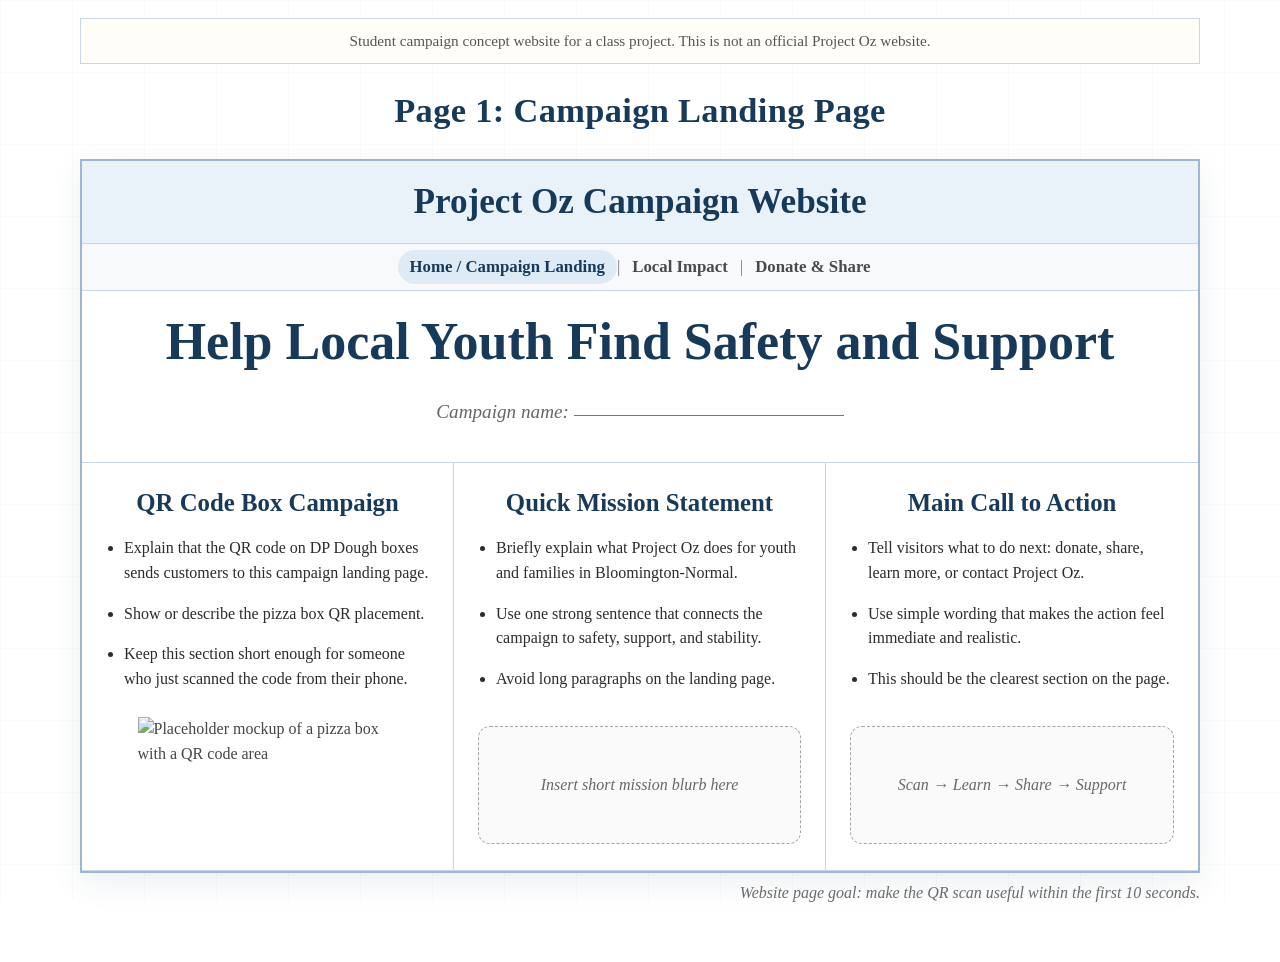
==== index.html @ 4ec4ed12 "Add files via upload" ====
<!doctype html>
<html lang="en">
<head>
  <meta charset="utf-8">
  <meta name="viewport" content="width=device-width, initial-scale=1">
  <title>Project Oz Campaign Website | Campaign Landing</title>
  <link rel="stylesheet" href="styles.css">
</head>
<body>
  <div class="student-notice">Student campaign concept website for a class project. This is not an official Project Oz website.</div>

  <div class="site-shell">
    <h1 class="page-label">Page 1: Campaign Landing Page</h1>

    <div class="site-frame">
      <header>
        <div class="brand-bar">Project Oz Campaign Website</div>
        <nav class="nav-bar" aria-label="Main navigation">
          <a href="index.html" aria-current="page">Home / Campaign Landing</a>
          <span class="nav-separator">|</span>
          <a href="local-impact.html">Local Impact</a>
          <span class="nav-separator">|</span>
          <a href="donate-share.html">Donate &amp; Share</a>
        </nav>
      </header>

      <main>
        <section class="hero">
          <h1>Help Local Youth Find Safety and Support</h1>
          <div class="campaign-name">Campaign name: <span class="campaign-line" aria-label="blank campaign name line"></span></div>
        </section>

        <section class="card-grid" aria-label="Landing page sections">
          <article class="panel">
            <h2>QR Code Box Campaign</h2>
            <ul>
              <li>Explain that the QR code on DP Dough boxes sends customers to this campaign landing page.</li>
              <li>Show or describe the pizza box QR placement.</li>
              <li>Keep this section short enough for someone who just scanned the code from their phone.</li>
            </ul>
            <img class="box-mockup" src="assets/qr-box-placeholder.svg" alt="Placeholder mockup of a pizza box with a QR code area">
          </article>

          <article class="panel">
            <h2>Quick Mission Statement</h2>
            <ul>
              <li>Briefly explain what Project Oz does for youth and families in Bloomington-Normal.</li>
              <li>Use one strong sentence that connects the campaign to safety, support, and stability.</li>
              <li>Avoid long paragraphs on the landing page.</li>
            </ul>
            <div class="placeholder">Insert short mission blurb here</div>
          </article>

          <article class="panel">
            <h2>Main Call to Action</h2>
            <ul>
              <li>Tell visitors what to do next: donate, share, learn more, or contact Project Oz.</li>
              <li>Use simple wording that makes the action feel immediate and realistic.</li>
              <li>This should be the clearest section on the page.</li>
            </ul>
            <div class="placeholder">Scan &rarr; Learn &rarr; Share &rarr; Support</div>
          </article>
        </section>
      </main>
    </div>

    <div class="goal-note">Website page goal: make the QR scan useful within the first 10 seconds.</div>
  </div>
</body>
</html>
---- styles.css ----
:root {
  --navy: #183a5a;
  --line: #9eb5d7;
  --line-soft: #c8d6e8;
  --pale-blue: #eaf2f9;
  --pale-gray: #f7f9fb;
  --text: #2c2c2c;
  --muted: #6b6b6b;
  --white: #ffffff;
}

* {
  box-sizing: border-box;
}

html {
  scroll-behavior: smooth;
}

body {
  margin: 0;
  background: #ffffff;
  color: var(--text);
  font-family: Georgia, "Times New Roman", serif;
  line-height: 1.55;
}

body::before {
  content: "";
  position: fixed;
  inset: 0;
  pointer-events: none;
  background:
    linear-gradient(90deg, rgba(24, 58, 90, 0.025) 1px, transparent 1px),
    linear-gradient(rgba(24, 58, 90, 0.025) 1px, transparent 1px);
  background-size: 72px 72px;
  z-index: -1;
}

.site-shell {
  width: min(1120px, calc(100% - 40px));
  margin: 40px auto 56px;
}

.student-notice {
  width: min(1120px, calc(100% - 40px));
  margin: 18px auto -20px;
  padding: 10px 16px;
  border: 1px solid var(--line-soft);
  background: #fffdf7;
  color: #565656;
  font-size: 0.95rem;
  text-align: center;
}

.page-label {
  text-align: center;
  color: var(--navy);
  font-size: clamp(1.6rem, 3vw, 2.15rem);
  margin: 0 0 22px;
  letter-spacing: 0.01em;
}

.site-frame {
  border: 2px solid var(--line);
  background: var(--white);
  box-shadow: 0 10px 30px rgba(24, 58, 90, 0.08);
}

.brand-bar {
  background: var(--pale-blue);
  border-bottom: 1px solid var(--line-soft);
  color: var(--navy);
  text-align: center;
  padding: 14px 20px;
  font-size: clamp(1.65rem, 3vw, 2.2rem);
  font-weight: 700;
}

.nav-bar {
  display: flex;
  align-items: center;
  justify-content: center;
  flex-wrap: wrap;
  gap: 0;
  min-height: 44px;
  padding: 6px 12px;
  border-bottom: 1px solid var(--line-soft);
  background: var(--pale-gray);
  color: #494949;
  font-size: 1.05rem;
  font-weight: 700;
}

.nav-bar a {
  color: #4a4a4a;
  text-decoration: none;
  padding: 4px 12px;
  border-radius: 999px;
}

.nav-bar a:hover,
.nav-bar a:focus,
.nav-bar a[aria-current="page"] {
  color: var(--navy);
  background: #dfeaf7;
  outline: none;
}

.nav-separator {
  color: #777;
  font-weight: 400;
}

.hero {
  text-align: center;
  padding: 22px 40px 36px;
  border-bottom: 1px solid var(--line-soft);
}

.hero h1 {
  margin: 0;
  color: var(--navy);
  font-size: clamp(2.2rem, 5vw, 3.25rem);
  line-height: 1.12;
}

.hero .subtitle {
  margin: 22px auto 0;
  max-width: 820px;
  color: #595959;
  font-size: 1.16rem;
}

.campaign-name {
  display: inline-block;
  margin-top: 25px;
  font-size: 1.2rem;
  font-style: italic;
  color: #666;
}

.campaign-line {
  display: inline-block;
  min-width: 270px;
  border-bottom: 1px solid #777;
  transform: translateY(-2px);
}

.card-grid {
  display: grid;
  grid-template-columns: repeat(3, 1fr);
  min-height: 390px;
}

.two-grid {
  display: grid;
  grid-template-columns: repeat(2, 1fr);
}

.four-grid {
  display: grid;
  grid-template-columns: repeat(4, 1fr);
}

.panel {
  padding: 26px 24px;
  border-right: 1px solid var(--line-soft);
  border-bottom: 1px solid var(--line-soft);
  min-height: 255px;
}

.panel:last-child {
  border-right: none;
}

.two-grid .panel:nth-child(2n),
.four-grid .panel:nth-child(4n),
.card-grid .panel:nth-child(3n) {
  border-right: none;
}

.panel h2,
.panel h3,
.source-area h2 {
  margin: 0 0 18px;
  color: var(--navy);
  line-height: 1.15;
}

.panel h2 {
  text-align: center;
  font-size: 1.55rem;
}

.panel h3 {
  text-align: center;
  font-size: 1.28rem;
}

.panel p {
  margin: 0 0 15px;
  font-size: 1.04rem;
}

.panel ul {
  margin: 0;
  padding-left: 18px;
}

.panel li {
  margin: 0 0 16px;
}

.placeholder {
  display: flex;
  align-items: center;
  justify-content: center;
  min-height: 118px;
  margin-top: 34px;
  padding: 18px;
  border: 1px dashed #a4a4a4;
  border-radius: 12px;
  background: #fafafa;
  color: #686868;
  font-style: italic;
  text-align: center;
}

.placeholder.tight {
  min-height: 70px;
  margin-top: 18px;
}

.box-mockup {
  width: 100%;
  max-width: 260px;
  margin: 25px auto 0;
  display: block;
  opacity: 0.88;
}

.action-button {
  display: inline-block;
  margin-top: 18px;
  padding: 12px 24px;
  border: 2px solid var(--navy);
  border-radius: 999px;
  color: var(--navy);
  text-decoration: none;
  font-weight: 700;
  background: #ffffff;
}

.action-button:hover,
.action-button:focus {
  background: var(--navy);
  color: #ffffff;
}

.wide-panel {
  padding: 24px;
  border-bottom: 1px solid var(--line-soft);
}

.source-area {
  padding: 24px;
  min-height: 135px;
}

.source-list {
  margin: 8px 0 0;
  padding-left: 19px;
}

.source-list li {
  margin-bottom: 8px;
}

.source-list a {
  color: var(--navy);
}

.goal-note {
  text-align: right;
  color: var(--muted);
  font-style: italic;
  padding: 8px 0 0;
}

.footer-area {
  min-height: 96px;
  border-top: 1px solid var(--line-soft);
  background: var(--pale-gray);
  display: flex;
  align-items: center;
  justify-content: center;
  padding: 20px;
  color: var(--muted);
  font-style: italic;
  text-align: center;
}

.site-footer {
  margin-top: 14px;
  color: var(--muted);
  font-size: 0.92rem;
  text-align: center;
}

.site-footer a {
  color: var(--navy);
}

@media (max-width: 850px) {
  .site-shell,
  .student-notice {
    width: min(100% - 24px, 1120px);
  }

  .hero {
    padding: 26px 22px;
  }

  .card-grid,
  .two-grid,
  .four-grid {
    grid-template-columns: 1fr;
  }

  .panel,
  .panel:last-child,
  .two-grid .panel:nth-child(2n),
  .four-grid .panel:nth-child(4n),
  .card-grid .panel:nth-child(3n) {
    border-right: none;
  }

  .nav-separator {
    display: none;
  }

  .nav-bar a {
    margin: 2px;
  }

  .goal-note {
    text-align: center;
    padding: 10px 14px 0;
  }
}
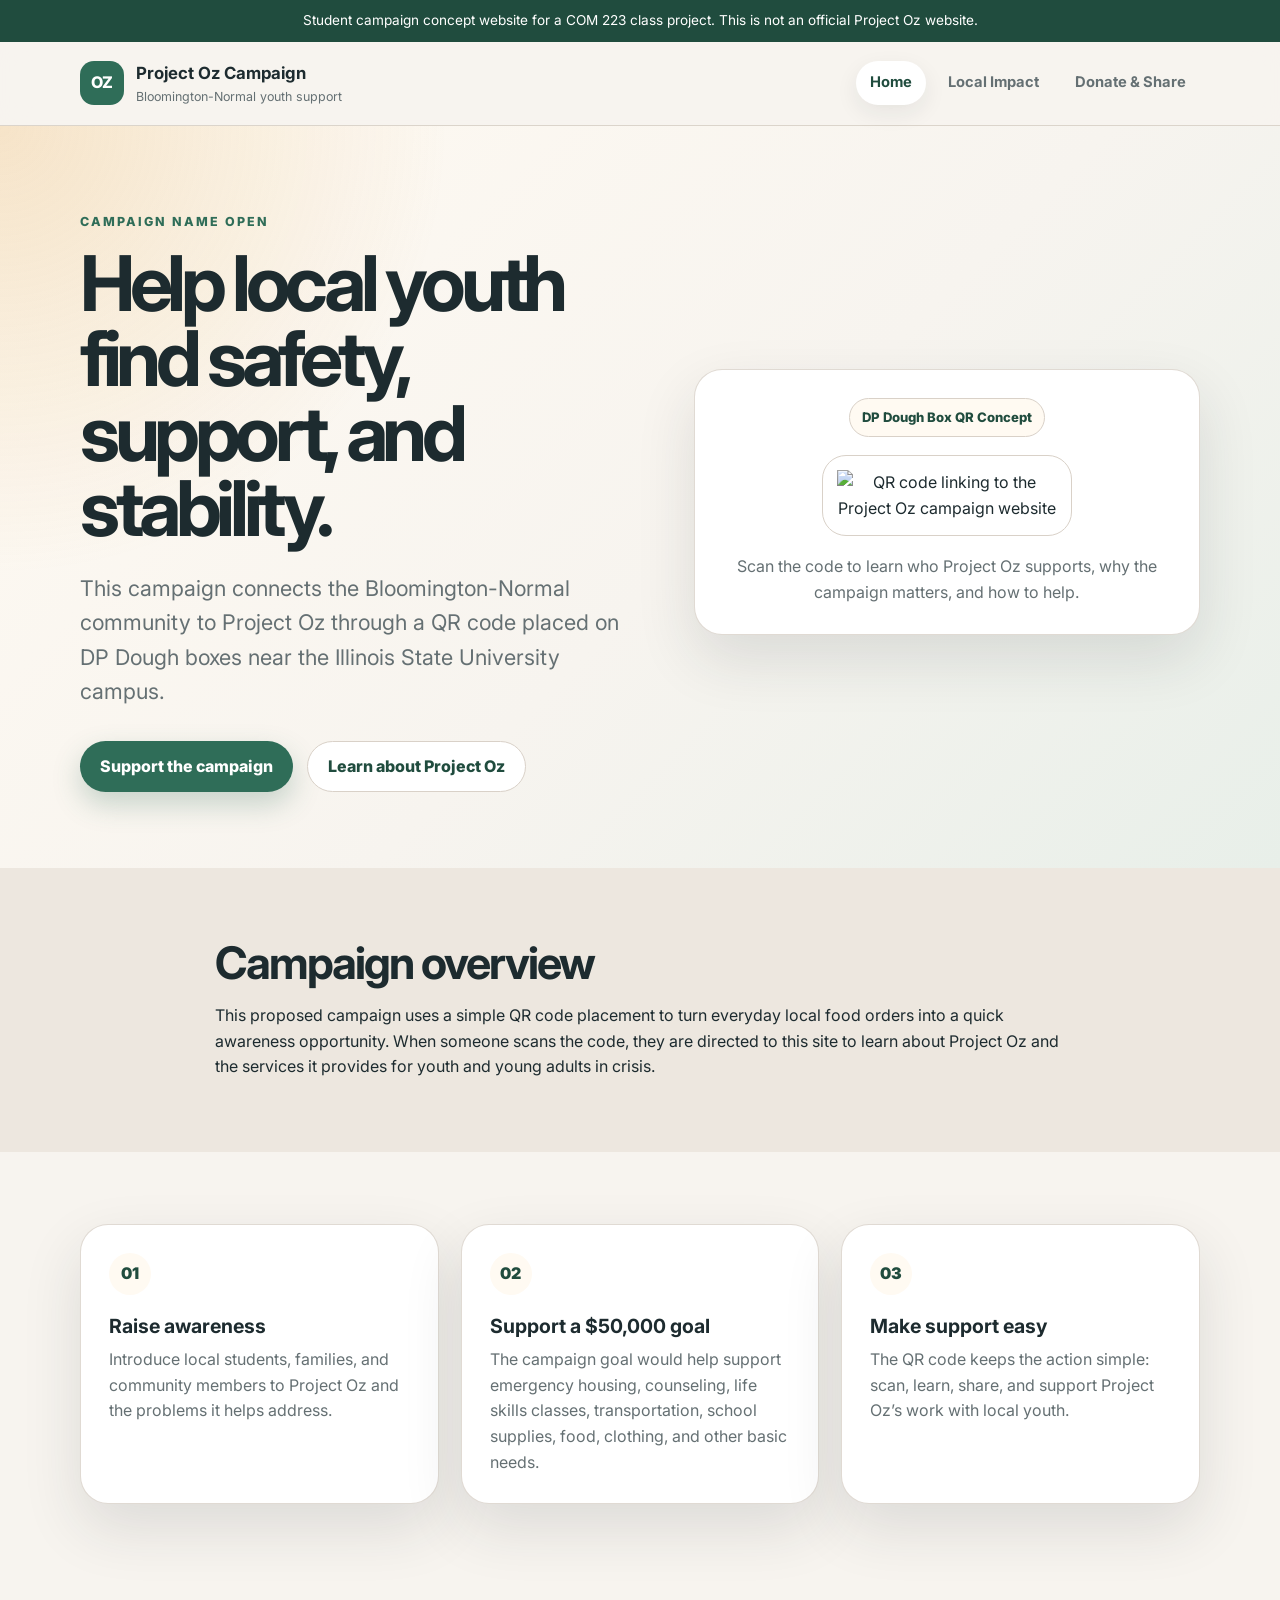
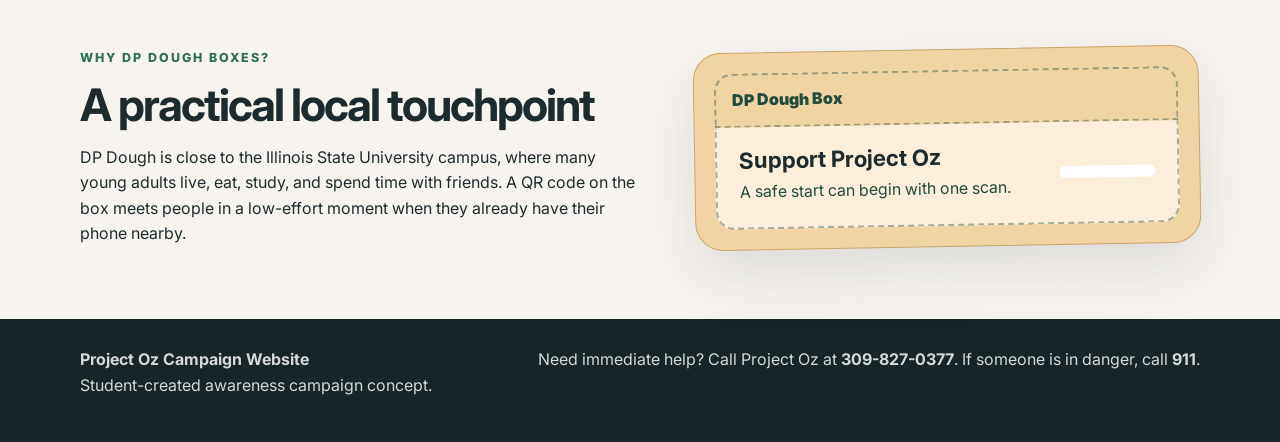
==== commit ab817c1c: "Add files via upload" ====
--- a/index.html
+++ b/index.html
@@ -3,68 +3,111 @@
 <head>
   <meta charset="utf-8">
   <meta name="viewport" content="width=device-width, initial-scale=1">
-  <title>Project Oz Campaign Website | Campaign Landing</title>
+  <meta name="description" content="Student campaign concept website for Project Oz, focused on local awareness and support for youth services.">
+  <title>Project Oz Campaign | Home</title>
+  <link rel="preconnect" href="https://fonts.googleapis.com">
+  <link rel="preconnect" href="https://fonts.gstatic.com" crossorigin>
+  <link href="https://fonts.googleapis.com/css2?family=Inter:wght@400;500;600;700;800&display=swap" rel="stylesheet">
   <link rel="stylesheet" href="styles.css">
 </head>
 <body>
-  <div class="student-notice">Student campaign concept website for a class project. This is not an official Project Oz website.</div>
+  <a class="skip-link" href="#main-content">Skip to main content</a>
 
-  <div class="site-shell">
-    <h1 class="page-label">Page 1: Campaign Landing Page</h1>
+  <div class="notice">Student campaign concept website for a COM 223 class project. This is not an official Project Oz website.</div>
 
-    <div class="site-frame">
-      <header>
-        <div class="brand-bar">Project Oz Campaign Website</div>
-        <nav class="nav-bar" aria-label="Main navigation">
-          <a href="index.html" aria-current="page">Home / Campaign Landing</a>
-          <span class="nav-separator">|</span>
-          <a href="local-impact.html">Local Impact</a>
-          <span class="nav-separator">|</span>
-          <a href="donate-share.html">Donate &amp; Share</a>
-        </nav>
-      </header>
+  <header class="site-header">
+    <div class="container header-inner">
+      <a class="brand" href="index.html" aria-label="Project Oz Campaign homepage">
+        <span class="brand-mark">OZ</span>
+        <span>
+          <strong>Project Oz Campaign</strong>
+          <small>Bloomington-Normal youth support</small>
+        </span>
+      </a>
+      <nav class="nav" aria-label="Main navigation">
+        <a class="active" href="index.html">Home</a>
+        <a href="local-impact.html">Local Impact</a>
+        <a href="donate-share.html">Donate &amp; Share</a>
+      </nav>
+    </div>
+  </header>
 
-      <main>
-        <section class="hero">
-          <h1>Help Local Youth Find Safety and Support</h1>
-          <div class="campaign-name">Campaign name: <span class="campaign-line" aria-label="blank campaign name line"></span></div>
-        </section>
+  <main id="main-content">
+    <section class="hero section">
+      <div class="container hero-grid">
+        <div class="hero-copy">
+          <p class="eyebrow">Campaign name open</p>
+          <h1>Help local youth find safety, support, and stability.</h1>
+          <p class="lead">This campaign connects the Bloomington-Normal community to Project Oz through a QR code placed on DP Dough boxes near the Illinois State University campus.</p>
+          <div class="cta-row">
+            <a class="button primary" href="donate-share.html">Support the campaign</a>
+            <a class="button secondary" href="local-impact.html">Learn about Project Oz</a>
+          </div>
+        </div>
 
-        <section class="card-grid" aria-label="Landing page sections">
-          <article class="panel">
-            <h2>QR Code Box Campaign</h2>
-            <ul>
-              <li>Explain that the QR code on DP Dough boxes sends customers to this campaign landing page.</li>
-              <li>Show or describe the pizza box QR placement.</li>
-              <li>Keep this section short enough for someone who just scanned the code from their phone.</li>
-            </ul>
-            <img class="box-mockup" src="assets/qr-box-placeholder.svg" alt="Placeholder mockup of a pizza box with a QR code area">
-          </article>
+        <aside class="scan-card" aria-label="QR code campaign concept">
+          <div class="box-label">DP Dough Box QR Concept</div>
+          <div class="qr-frame">
+            <img src="assets/project-oz-qr.png" alt="QR code linking to the Project Oz campaign website">
+          </div>
+          <p>Scan the code to learn who Project Oz supports, why the campaign matters, and how to help.</p>
+        </aside>
+      </div>
+    </section>
 
-          <article class="panel">
-            <h2>Quick Mission Statement</h2>
-            <ul>
-              <li>Briefly explain what Project Oz does for youth and families in Bloomington-Normal.</li>
-              <li>Use one strong sentence that connects the campaign to safety, support, and stability.</li>
-              <li>Avoid long paragraphs on the landing page.</li>
-            </ul>
-            <div class="placeholder">Insert short mission blurb here</div>
-          </article>
+    <section class="section soft-bg">
+      <div class="container narrow">
+        <h2>Campaign overview</h2>
+        <p>This proposed campaign uses a simple QR code placement to turn everyday local food orders into a quick awareness opportunity. When someone scans the code, they are directed to this site to learn about Project Oz and the services it provides for youth and young adults in crisis.</p>
+      </div>
+    </section>
 
-          <article class="panel">
-            <h2>Main Call to Action</h2>
-            <ul>
-              <li>Tell visitors what to do next: donate, share, learn more, or contact Project Oz.</li>
-              <li>Use simple wording that makes the action feel immediate and realistic.</li>
-              <li>This should be the clearest section on the page.</li>
-            </ul>
-            <div class="placeholder">Scan &rarr; Learn &rarr; Share &rarr; Support</div>
-          </article>
-        </section>
-      </main>
+    <section class="section">
+      <div class="container cards-three">
+        <article class="info-card">
+          <span class="card-number">01</span>
+          <h3>Raise awareness</h3>
+          <p>Introduce local students, families, and community members to Project Oz and the problems it helps address.</p>
+        </article>
+        <article class="info-card">
+          <span class="card-number">02</span>
+          <h3>Support a $50,000 goal</h3>
+          <p>The campaign goal would help support emergency housing, counseling, life skills classes, transportation, school supplies, food, clothing, and other basic needs.</p>
+        </article>
+        <article class="info-card">
+          <span class="card-number">03</span>
+          <h3>Make support easy</h3>
+          <p>The QR code keeps the action simple: scan, learn, share, and support Project Oz’s work with local youth.</p>
+        </article>
+      </div>
+    </section>
+
+    <section class="section split-section">
+      <div class="container split-grid">
+        <div>
+          <p class="eyebrow">Why DP Dough boxes?</p>
+          <h2>A practical local touchpoint</h2>
+          <p>DP Dough is close to the Illinois State University campus, where many young adults live, eat, study, and spend time with friends. A QR code on the box meets people in a low-effort moment when they already have their phone nearby.</p>
+        </div>
+        <div class="mock-box" role="img" aria-label="Illustration of a pizza box with a QR campaign label">
+          <div class="mock-box-top">DP Dough Box</div>
+          <div class="mock-box-content">
+            <div>
+              <strong>Support Project Oz</strong>
+              <span>A safe start can begin with one scan.</span>
+            </div>
+            <img src="assets/project-oz-qr.png" alt="">
+          </div>
+        </div>
+      </div>
+    </section>
+  </main>
+
+  <footer class="site-footer">
+    <div class="container footer-grid">
+      <p><strong>Project Oz Campaign Website</strong><br>Student-created awareness campaign concept.</p>
+      <p>Need immediate help? Call Project Oz at <strong>309-827-0377</strong>. If someone is in danger, call <strong>911</strong>.</p>
     </div>
-
-    <div class="goal-note">Website page goal: make the QR scan useful within the first 10 seconds.</div>
-  </div>
+  </footer>
 </body>
 </html>
--- a/styles.css
+++ b/styles.css
@@ -1,12 +1,18 @@
 :root {
-  --navy: #183a5a;
-  --line: #9eb5d7;
-  --line-soft: #c8d6e8;
-  --pale-blue: #eaf2f9;
-  --pale-gray: #f7f9fb;
-  --text: #2c2c2c;
-  --muted: #6b6b6b;
-  --white: #ffffff;
+  --bg: #f7f4ef;
+  --paper: #ffffff;
+  --ink: #1d2b2f;
+  --muted: #657073;
+  --line: #d9d1c8;
+  --soft: #ede7df;
+  --green: #2f6d58;
+  --green-dark: #204c3e;
+  --gold: #d99a3d;
+  --cream: #fffaf2;
+  --shadow: 0 24px 60px rgba(31, 43, 47, 0.12);
+  --radius-lg: 28px;
+  --radius-md: 18px;
+  --radius-sm: 12px;
 }
 
 * {
@@ -19,333 +25,604 @@
 
 body {
   margin: 0;
-  background: #ffffff;
-  color: var(--text);
-  font-family: Georgia, "Times New Roman", serif;
-  line-height: 1.55;
-}
-
-body::before {
-  content: "";
-  position: fixed;
-  inset: 0;
-  pointer-events: none;
-  background:
-    linear-gradient(90deg, rgba(24, 58, 90, 0.025) 1px, transparent 1px),
-    linear-gradient(rgba(24, 58, 90, 0.025) 1px, transparent 1px);
-  background-size: 72px 72px;
-  z-index: -1;
-}
-
-.site-shell {
+  font-family: "Inter", system-ui, -apple-system, BlinkMacSystemFont, "Segoe UI", sans-serif;
+  background: var(--bg);
+  color: var(--ink);
+  line-height: 1.6;
+}
+
+img {
+  max-width: 100%;
+  display: block;
+}
+
+a {
+  color: inherit;
+}
+
+.container {
   width: min(1120px, calc(100% - 40px));
-  margin: 40px auto 56px;
-}
-
-.student-notice {
-  width: min(1120px, calc(100% - 40px));
-  margin: 18px auto -20px;
-  padding: 10px 16px;
-  border: 1px solid var(--line-soft);
-  background: #fffdf7;
-  color: #565656;
-  font-size: 0.95rem;
+  margin: 0 auto;
+}
+
+.narrow {
+  width: min(850px, calc(100% - 40px));
+}
+
+.section {
+  padding: 72px 0;
+}
+
+.soft-bg {
+  background: var(--soft);
+}
+
+.notice {
+  padding: 10px 18px;
+  background: var(--green-dark);
+  color: white;
+  font-size: 0.85rem;
   text-align: center;
 }
 
-.page-label {
-  text-align: center;
-  color: var(--navy);
-  font-size: clamp(1.6rem, 3vw, 2.15rem);
-  margin: 0 0 22px;
-  letter-spacing: 0.01em;
-}
-
-.site-frame {
-  border: 2px solid var(--line);
-  background: var(--white);
-  box-shadow: 0 10px 30px rgba(24, 58, 90, 0.08);
-}
-
-.brand-bar {
-  background: var(--pale-blue);
-  border-bottom: 1px solid var(--line-soft);
-  color: var(--navy);
-  text-align: center;
-  padding: 14px 20px;
-  font-size: clamp(1.65rem, 3vw, 2.2rem);
-  font-weight: 700;
-}
-
-.nav-bar {
+.skip-link {
+  position: absolute;
+  top: -100px;
+  left: 16px;
+  z-index: 1000;
+  padding: 10px 14px;
+  background: white;
+  color: var(--green-dark);
+  border-radius: 10px;
+}
+
+.skip-link:focus {
+  top: 16px;
+}
+
+.site-header {
+  position: sticky;
+  top: 0;
+  z-index: 50;
+  background: rgba(247, 244, 239, 0.92);
+  border-bottom: 1px solid rgba(217, 209, 200, 0.9);
+  backdrop-filter: blur(14px);
+}
+
+.header-inner {
   display: flex;
   align-items: center;
-  justify-content: center;
-  flex-wrap: wrap;
-  gap: 0;
-  min-height: 44px;
-  padding: 6px 12px;
-  border-bottom: 1px solid var(--line-soft);
-  background: var(--pale-gray);
-  color: #494949;
+  justify-content: space-between;
+  gap: 24px;
+  padding: 18px 0;
+}
+
+.brand {
+  display: inline-flex;
+  align-items: center;
+  gap: 12px;
+  text-decoration: none;
+}
+
+.brand-mark {
+  display: grid;
+  place-items: center;
+  width: 44px;
+  height: 44px;
+  border-radius: 14px;
+  background: var(--green);
+  color: white;
+  font-weight: 800;
+  letter-spacing: -0.05em;
+}
+
+.brand strong,
+.brand small {
+  display: block;
+}
+
+.brand strong {
   font-size: 1.05rem;
-  font-weight: 700;
-}
-
-.nav-bar a {
-  color: #4a4a4a;
-  text-decoration: none;
-  padding: 4px 12px;
-  border-radius: 999px;
-}
-
-.nav-bar a:hover,
-.nav-bar a:focus,
-.nav-bar a[aria-current="page"] {
-  color: var(--navy);
-  background: #dfeaf7;
-  outline: none;
-}
-
-.nav-separator {
-  color: #777;
-  font-weight: 400;
-}
-
-.hero {
-  text-align: center;
-  padding: 22px 40px 36px;
-  border-bottom: 1px solid var(--line-soft);
-}
-
-.hero h1 {
-  margin: 0;
-  color: var(--navy);
-  font-size: clamp(2.2rem, 5vw, 3.25rem);
-  line-height: 1.12;
-}
-
-.hero .subtitle {
-  margin: 22px auto 0;
-  max-width: 820px;
-  color: #595959;
-  font-size: 1.16rem;
-}
-
-.campaign-name {
-  display: inline-block;
-  margin-top: 25px;
-  font-size: 1.2rem;
-  font-style: italic;
-  color: #666;
-}
-
-.campaign-line {
-  display: inline-block;
-  min-width: 270px;
-  border-bottom: 1px solid #777;
-  transform: translateY(-2px);
-}
-
-.card-grid {
-  display: grid;
-  grid-template-columns: repeat(3, 1fr);
-  min-height: 390px;
-}
-
-.two-grid {
-  display: grid;
-  grid-template-columns: repeat(2, 1fr);
-}
-
-.four-grid {
-  display: grid;
-  grid-template-columns: repeat(4, 1fr);
-}
-
-.panel {
-  padding: 26px 24px;
-  border-right: 1px solid var(--line-soft);
-  border-bottom: 1px solid var(--line-soft);
-  min-height: 255px;
-}
-
-.panel:last-child {
-  border-right: none;
-}
-
-.two-grid .panel:nth-child(2n),
-.four-grid .panel:nth-child(4n),
-.card-grid .panel:nth-child(3n) {
-  border-right: none;
-}
-
-.panel h2,
-.panel h3,
-.source-area h2 {
-  margin: 0 0 18px;
-  color: var(--navy);
-  line-height: 1.15;
-}
-
-.panel h2 {
-  text-align: center;
-  font-size: 1.55rem;
-}
-
-.panel h3 {
-  text-align: center;
-  font-size: 1.28rem;
-}
-
-.panel p {
-  margin: 0 0 15px;
-  font-size: 1.04rem;
-}
-
-.panel ul {
-  margin: 0;
-  padding-left: 18px;
-}
-
-.panel li {
-  margin: 0 0 16px;
-}
-
-.placeholder {
+}
+
+.brand small {
+  color: var(--muted);
+  font-size: 0.78rem;
+}
+
+.nav {
   display: flex;
   align-items: center;
-  justify-content: center;
-  min-height: 118px;
-  margin-top: 34px;
-  padding: 18px;
-  border: 1px dashed #a4a4a4;
-  border-radius: 12px;
-  background: #fafafa;
-  color: #686868;
-  font-style: italic;
-  text-align: center;
-}
-
-.placeholder.tight {
-  min-height: 70px;
-  margin-top: 18px;
-}
-
-.box-mockup {
-  width: 100%;
-  max-width: 260px;
-  margin: 25px auto 0;
-  display: block;
-  opacity: 0.88;
-}
-
-.action-button {
-  display: inline-block;
-  margin-top: 18px;
-  padding: 12px 24px;
-  border: 2px solid var(--navy);
+  gap: 8px;
+  flex-wrap: wrap;
+}
+
+.nav a {
+  padding: 10px 14px;
   border-radius: 999px;
-  color: var(--navy);
   text-decoration: none;
+  color: var(--muted);
   font-weight: 700;
-  background: #ffffff;
-}
-
-.action-button:hover,
-.action-button:focus {
-  background: var(--navy);
-  color: #ffffff;
-}
-
-.wide-panel {
-  padding: 24px;
-  border-bottom: 1px solid var(--line-soft);
-}
-
-.source-area {
-  padding: 24px;
-  min-height: 135px;
-}
-
-.source-list {
-  margin: 8px 0 0;
-  padding-left: 19px;
-}
-
-.source-list li {
-  margin-bottom: 8px;
-}
-
-.source-list a {
-  color: var(--navy);
-}
-
-.goal-note {
-  text-align: right;
+  font-size: 0.92rem;
+}
+
+.nav a:hover,
+.nav a.active {
+  background: white;
+  color: var(--green-dark);
+  box-shadow: 0 8px 22px rgba(31, 43, 47, 0.08);
+}
+
+.hero {
+  padding: 86px 0 76px;
+  background:
+    radial-gradient(circle at top left, rgba(217, 154, 61, 0.23), transparent 28rem),
+    linear-gradient(135deg, #fffaf2 0%, #f7f4ef 55%, #e8efe9 100%);
+}
+
+.hero-grid,
+.split-grid {
+  display: grid;
+  grid-template-columns: 1.05fr 0.95fr;
+  gap: 54px;
+  align-items: center;
+}
+
+.hero-copy h1,
+.page-hero h1 {
+  margin: 0;
+  font-size: clamp(2.5rem, 6vw, 5.4rem);
+  line-height: 0.98;
+  letter-spacing: -0.07em;
+}
+
+.page-hero h1 {
+  font-size: clamp(2.2rem, 5vw, 4.4rem);
+}
+
+.lead {
+  margin: 24px 0 0;
+  font-size: clamp(1.08rem, 2vw, 1.35rem);
   color: var(--muted);
-  font-style: italic;
-  padding: 8px 0 0;
-}
-
-.footer-area {
-  min-height: 96px;
-  border-top: 1px solid var(--line-soft);
-  background: var(--pale-gray);
+}
+
+.eyebrow {
+  margin: 0 0 14px;
+  text-transform: uppercase;
+  letter-spacing: 0.16em;
+  font-weight: 800;
+  color: var(--green);
+  font-size: 0.78rem;
+}
+
+.cta-row {
   display: flex;
+  flex-wrap: wrap;
+  gap: 14px;
+  margin-top: 32px;
+}
+
+.button {
+  display: inline-flex;
   align-items: center;
   justify-content: center;
+  min-height: 48px;
+  padding: 12px 20px;
+  border-radius: 999px;
+  text-decoration: none;
+  font-weight: 800;
+  transition: transform 0.18s ease, box-shadow 0.18s ease;
+}
+
+.button:hover {
+  transform: translateY(-2px);
+}
+
+.button.primary {
+  background: var(--green);
+  color: white;
+  box-shadow: 0 12px 28px rgba(47, 109, 88, 0.25);
+}
+
+.button.secondary {
+  background: white;
+  color: var(--green-dark);
+  border: 1px solid var(--line);
+}
+
+.scan-card,
+.mock-box,
+.flyer-preview,
+.sources-card,
+.info-card,
+.content-card,
+.stat-card,
+.donation-card,
+.service-grid article {
+  background: var(--paper);
+  border: 1px solid rgba(217, 209, 200, 0.8);
+  border-radius: var(--radius-lg);
+  box-shadow: var(--shadow);
+}
+
+.scan-card {
+  padding: 28px;
+  text-align: center;
+}
+
+.box-label {
+  display: inline-flex;
+  padding: 8px 12px;
+  background: var(--cream);
+  border: 1px solid var(--line);
+  border-radius: 999px;
+  color: var(--green-dark);
+  font-weight: 800;
+  font-size: 0.82rem;
+  margin-bottom: 18px;
+}
+
+.qr-frame {
+  width: min(250px, 80%);
+  margin: 0 auto 18px;
+  padding: 14px;
+  background: white;
+  border-radius: 24px;
+  border: 1px solid var(--line);
+}
+
+.qr-frame.small {
+  width: 180px;
+  margin-top: 22px;
+}
+
+.scan-card p {
+  margin: 0;
+  color: var(--muted);
+}
+
+h2 {
+  margin: 0 0 16px;
+  font-size: clamp(1.8rem, 3.5vw, 3rem);
+  line-height: 1.04;
+  letter-spacing: -0.045em;
+}
+
+h3 {
+  margin: 0 0 10px;
+  font-size: 1.22rem;
+  line-height: 1.15;
+}
+
+p {
+  margin: 0 0 16px;
+}
+
+p:last-child {
+  margin-bottom: 0;
+}
+
+.cards-three,
+.stats-grid,
+.content-grid,
+.donation-grid,
+.service-grid {
+  display: grid;
+  gap: 22px;
+}
+
+.cards-three,
+.stats-grid {
+  grid-template-columns: repeat(3, 1fr);
+}
+
+.info-card,
+.stat-card,
+.content-card,
+.donation-card,
+.service-grid article,
+.sources-card {
+  padding: 28px;
+}
+
+.card-number {
+  display: inline-flex;
+  align-items: center;
+  justify-content: center;
+  width: 42px;
+  height: 42px;
+  border-radius: 50%;
+  background: var(--cream);
+  color: var(--green-dark);
+  font-weight: 900;
+  margin-bottom: 20px;
+}
+
+.info-card p,
+.content-card p,
+.service-grid p,
+.donation-card p {
+  color: var(--muted);
+}
+
+.mock-box {
   padding: 20px;
+  background: #f0d4a3;
+  border-color: #cca46b;
+  transform: rotate(-1deg);
+}
+
+.mock-box-top {
+  padding: 12px 16px;
+  border: 2px dashed rgba(32, 76, 62, 0.4);
+  border-radius: 18px 18px 0 0;
+  font-weight: 900;
+  color: var(--green-dark);
+}
+
+.mock-box-content {
+  display: grid;
+  grid-template-columns: 1fr 96px;
+  gap: 18px;
+  align-items: center;
+  padding: 22px;
+  background: rgba(255, 250, 242, 0.72);
+  border: 2px dashed rgba(32, 76, 62, 0.4);
+  border-top: 0;
+  border-radius: 0 0 18px 18px;
+}
+
+.mock-box-content strong,
+.mock-box-content span {
+  display: block;
+}
+
+.mock-box-content strong {
+  font-size: 1.4rem;
+  line-height: 1;
+}
+
+.mock-box-content span {
+  color: var(--green-dark);
+  margin-top: 8px;
+}
+
+.mock-box-content img {
+  background: white;
+  padding: 6px;
+  border-radius: 10px;
+}
+
+.page-hero {
+  background: linear-gradient(135deg, #fffaf2 0%, #f7f4ef 60%, #e8efe9 100%);
+}
+
+.stat-card strong {
+  display: block;
+  margin-bottom: 8px;
+  font-size: 2rem;
+  letter-spacing: -0.05em;
+  color: var(--green-dark);
+}
+
+.stat-card span {
   color: var(--muted);
-  font-style: italic;
+}
+
+.content-grid {
+  grid-template-columns: repeat(2, 1fr);
+}
+
+.content-card.wide {
+  grid-column: 1 / -1;
+}
+
+.section-heading {
+  margin-bottom: 24px;
+}
+
+.service-grid {
+  grid-template-columns: repeat(3, 1fr);
+}
+
+.source-list,
+.check-list {
+  margin: 18px 0 0;
+  padding-left: 20px;
+}
+
+.source-list li,
+.check-list li {
+  margin: 8px 0;
+}
+
+.source-list a {
+  color: var(--green-dark);
+  font-weight: 700;
+}
+
+.donation-grid {
+  grid-template-columns: 1.3fr 0.85fr 0.85fr;
+  align-items: stretch;
+}
+
+.main-donation {
+  background: var(--green-dark);
+  color: white;
+}
+
+.main-donation .eyebrow,
+.main-donation p {
+  color: rgba(255, 255, 255, 0.82);
+}
+
+.main-donation .button.primary {
+  background: white;
+  color: var(--green-dark);
+  margin-top: 8px;
+}
+
+.mini-card {
+  display: flex;
+  flex-direction: column;
+  justify-content: center;
+}
+
+.reverse {
+  grid-template-columns: 0.9fr 1.1fr;
+}
+
+.flyer-preview {
+  padding: 28px;
+  min-height: 360px;
+  background: white;
+  position: relative;
+  overflow: hidden;
+}
+
+.flyer-preview::before {
+  content: "";
+  position: absolute;
+  inset: auto -55px -70px auto;
+  width: 190px;
+  height: 190px;
+  border-radius: 50%;
+  background: rgba(217, 154, 61, 0.22);
+}
+
+.flyer-header {
+  display: inline-flex;
+  padding: 8px 12px;
+  border-radius: 999px;
+  background: var(--soft);
+  color: var(--green-dark);
+  font-weight: 800;
+  margin-bottom: 42px;
+}
+
+.flyer-preview h3 {
+  font-size: 2.4rem;
+  letter-spacing: -0.06em;
+  max-width: 340px;
+}
+
+.social-card {
+  margin-top: 34px;
+  padding: 20px;
+  border: 2px dashed var(--line);
+  border-radius: 20px;
+  background: var(--cream);
+}
+
+.social-card span,
+.social-card small {
+  display: block;
+}
+
+.social-card span {
+  font-weight: 800;
+}
+
+.social-card small {
+  color: var(--muted);
+  margin-top: 6px;
+}
+
+.final-cta {
+  background: var(--green-dark);
+  color: white;
+}
+
+.final-cta p {
+  color: rgba(255, 255, 255, 0.78);
+}
+
+.center {
   text-align: center;
 }
 
 .site-footer {
-  margin-top: 14px;
-  color: var(--muted);
-  font-size: 0.92rem;
-  text-align: center;
-}
-
-.site-footer a {
-  color: var(--navy);
-}
-
-@media (max-width: 850px) {
-  .site-shell,
-  .student-notice {
-    width: min(100% - 24px, 1120px);
+  padding: 28px 0;
+  background: #172529;
+  color: rgba(255, 255, 255, 0.82);
+}
+
+.footer-grid {
+  display: flex;
+  justify-content: space-between;
+  gap: 24px;
+  align-items: start;
+}
+
+.footer-grid p:last-child {
+  text-align: right;
+}
+
+@media (max-width: 880px) {
+  .header-inner,
+  .footer-grid {
+    flex-direction: column;
+    align-items: flex-start;
+  }
+
+  .footer-grid p:last-child {
+    text-align: left;
+  }
+
+  .hero-grid,
+  .split-grid,
+  .reverse,
+  .content-grid,
+  .donation-grid {
+    grid-template-columns: 1fr;
+  }
+
+  .cards-three,
+  .stats-grid,
+  .service-grid {
+    grid-template-columns: 1fr;
+  }
+
+  .section {
+    padding: 54px 0;
   }
 
   .hero {
-    padding: 26px 22px;
-  }
-
-  .card-grid,
-  .two-grid,
-  .four-grid {
+    padding: 62px 0;
+  }
+}
+
+@media (max-width: 560px) {
+  .container,
+  .narrow {
+    width: min(100% - 28px, 1120px);
+  }
+
+  .brand small {
+    display: none;
+  }
+
+  .nav {
+    width: 100%;
+  }
+
+  .nav a {
+    flex: 1 1 auto;
+    text-align: center;
+    padding: 10px 8px;
+    font-size: 0.84rem;
+  }
+
+  .hero-copy h1,
+  .page-hero h1 {
+    letter-spacing: -0.055em;
+  }
+
+  .mock-box-content {
     grid-template-columns: 1fr;
   }
 
-  .panel,
-  .panel:last-child,
-  .two-grid .panel:nth-child(2n),
-  .four-grid .panel:nth-child(4n),
-  .card-grid .panel:nth-child(3n) {
-    border-right: none;
-  }
-
-  .nav-separator {
-    display: none;
-  }
-
-  .nav-bar a {
-    margin: 2px;
-  }
-
-  .goal-note {
-    text-align: center;
-    padding: 10px 14px 0;
-  }
-}
+  .mock-box-content img {
+    width: 110px;
+  }
+}
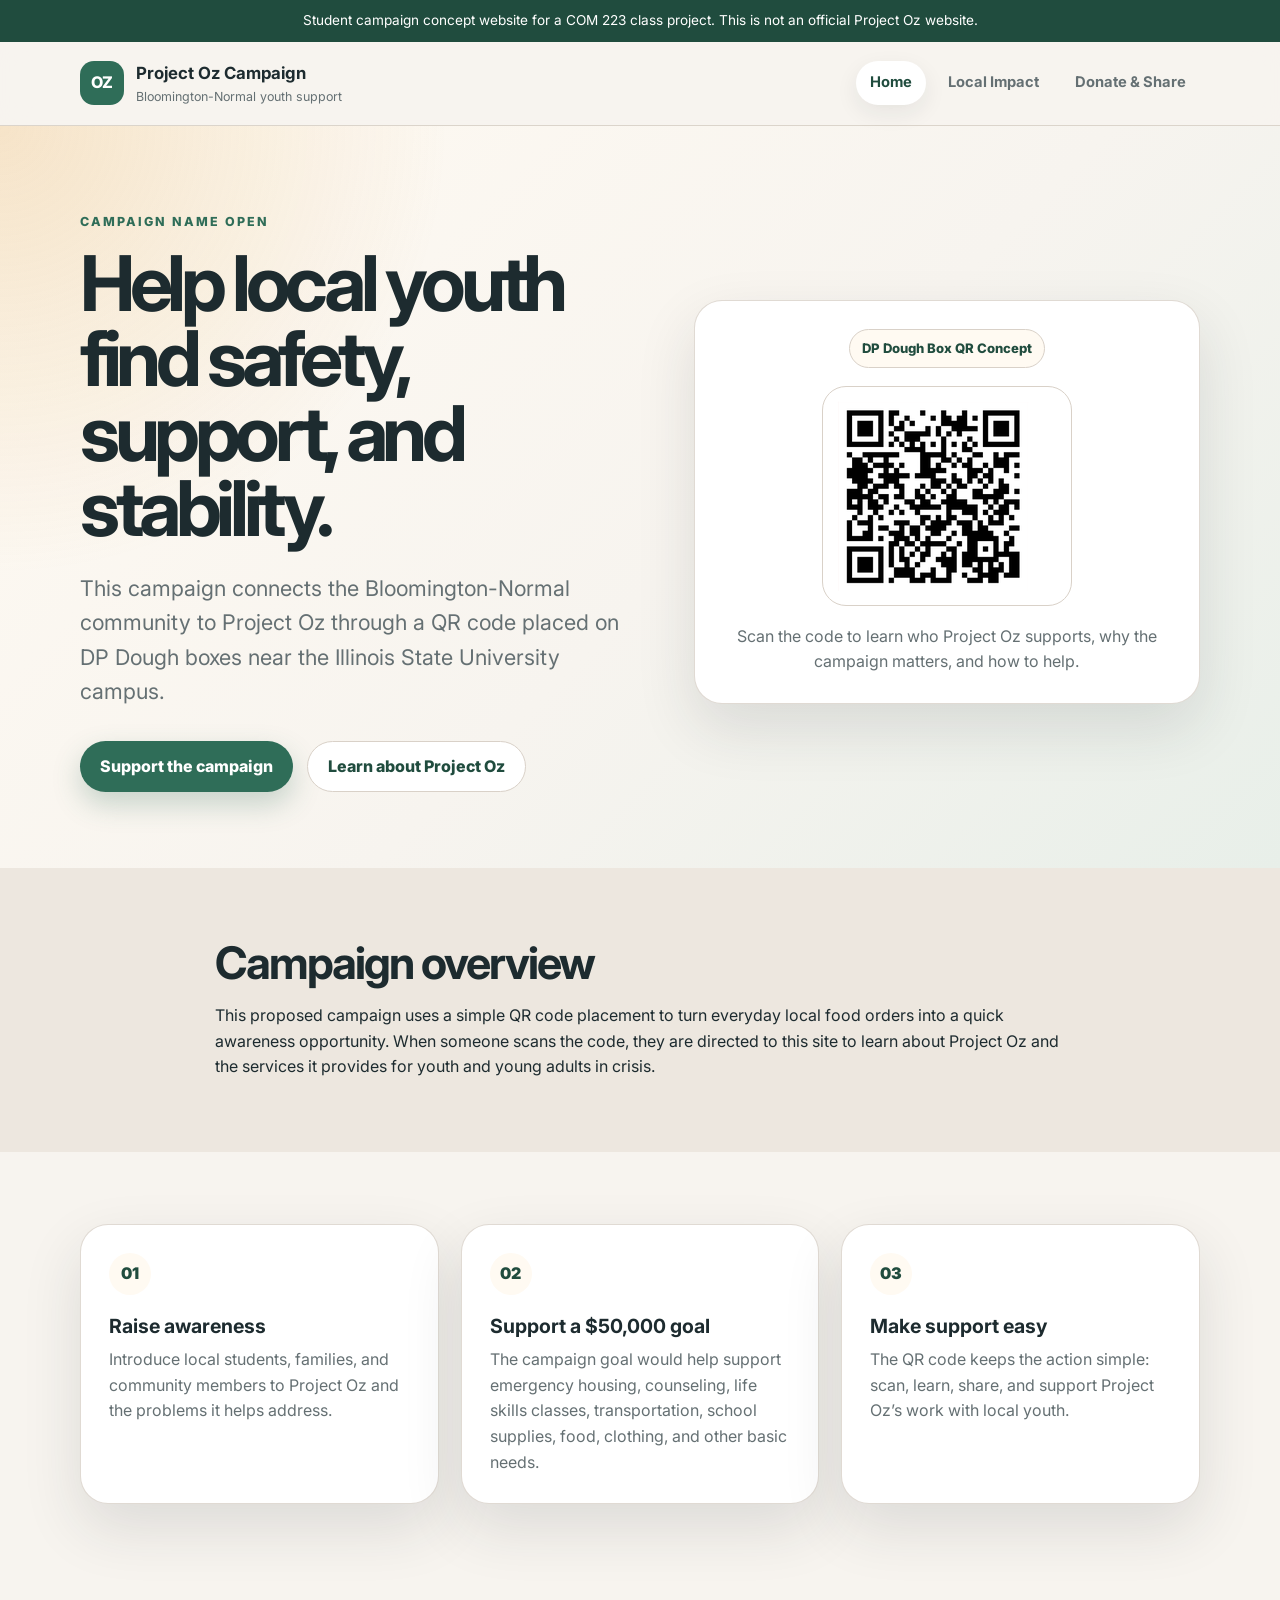
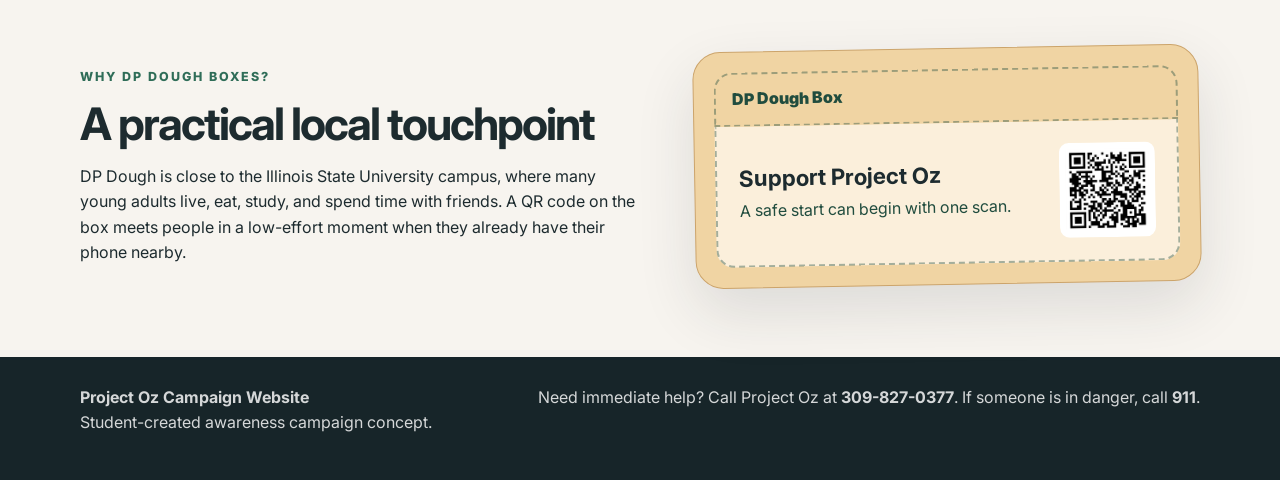
==== commit e402d602: "Update QR code image source paths in index.html" ====
--- a/index.html
+++ b/index.html
@@ -48,7 +48,7 @@
         <aside class="scan-card" aria-label="QR code campaign concept">
           <div class="box-label">DP Dough Box QR Concept</div>
           <div class="qr-frame">
-            <img src="assets/project-oz-qr.png" alt="QR code linking to the Project Oz campaign website">
+            <img src="project-oz-qr.png" alt="QR code linking to the Project Oz campaign website">
           </div>
           <p>Scan the code to learn who Project Oz supports, why the campaign matters, and how to help.</p>
         </aside>
@@ -96,7 +96,7 @@
               <strong>Support Project Oz</strong>
               <span>A safe start can begin with one scan.</span>
             </div>
-            <img src="assets/project-oz-qr.png" alt="">
+            <img src="project-oz-qr.png" alt="">
           </div>
         </div>
       </div>
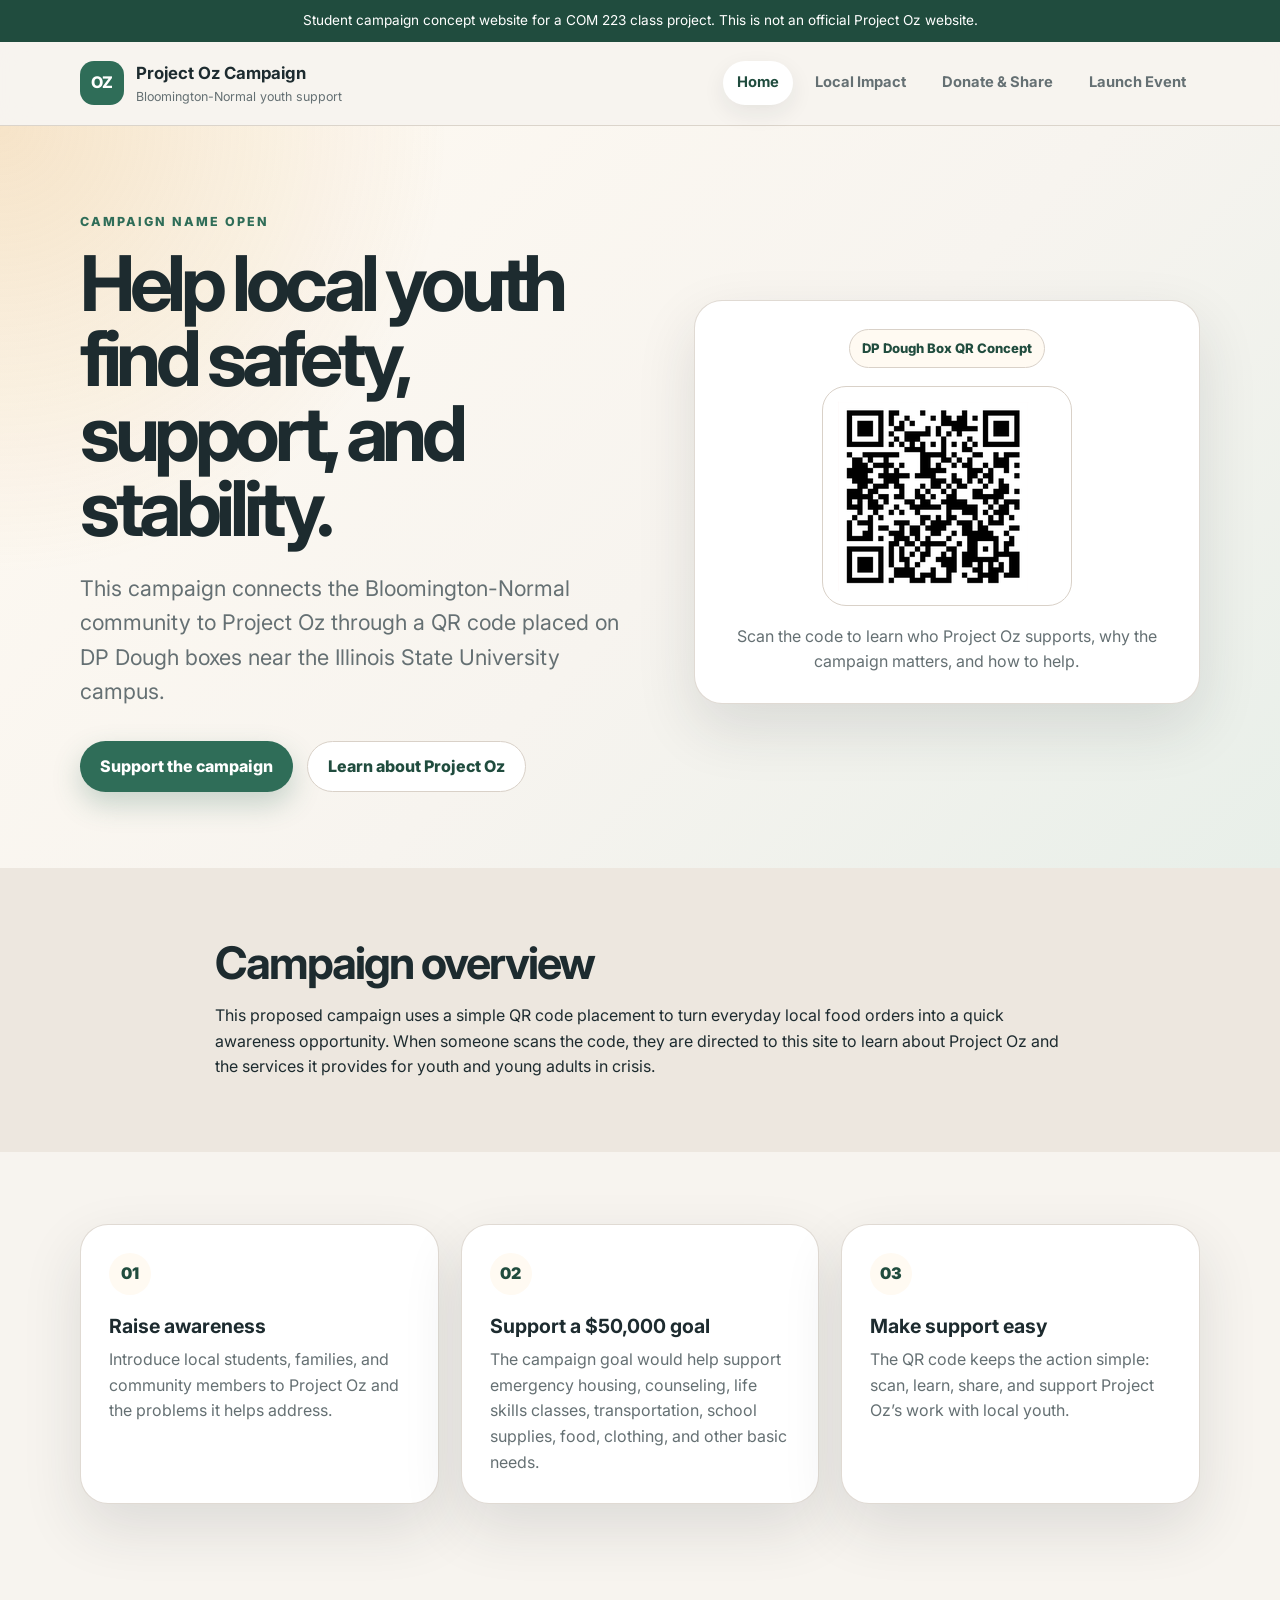
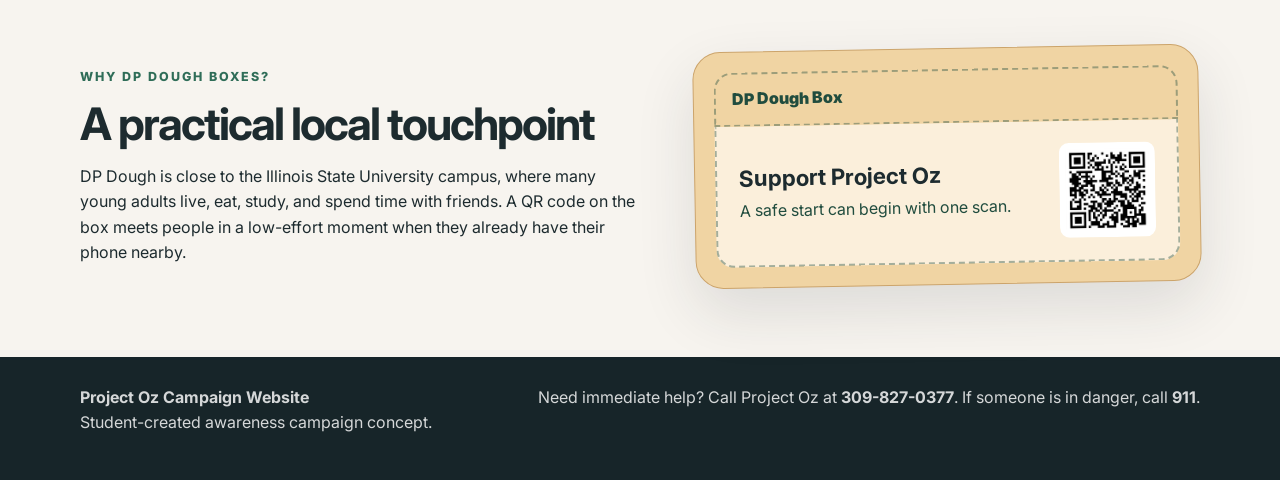
==== commit e30ae750: "Add files via upload" ====
--- a/index.html
+++ b/index.html
@@ -28,6 +28,7 @@
         <a class="active" href="index.html">Home</a>
         <a href="local-impact.html">Local Impact</a>
         <a href="donate-share.html">Donate &amp; Share</a>
+        <a href="launch-event.html">Launch Event</a>
       </nav>
     </div>
   </header>
--- a/styles.css
+++ b/styles.css
@@ -626,3 +626,64 @@
     width: 110px;
   }
 }
+
+
+/* Launch event page additions */
+.social-link {
+  display: inline-block;
+  margin-top: 0.75rem;
+  padding: 0.7rem 1rem;
+  border-radius: 999px;
+  background: var(--green);
+  color: #ffffff;
+  font-weight: 800;
+  text-decoration: none;
+}
+
+.social-link:hover {
+  background: var(--green-dark);
+}
+
+.event-checklist strong {
+  color: var(--green-dark);
+}
+
+.event-qr-card {
+  max-width: 420px;
+  justify-self: center;
+}
+
+.launch-gallery {
+  display: grid;
+  grid-template-columns: repeat(3, 1fr);
+  gap: 22px;
+  align-items: start;
+}
+
+.launch-gallery figure {
+  margin: 0;
+  background: var(--paper);
+  border: 1px solid rgba(217, 209, 200, 0.8);
+  border-radius: var(--radius-lg);
+  box-shadow: var(--shadow);
+  overflow: hidden;
+}
+
+.launch-gallery img {
+  width: 100%;
+  aspect-ratio: 4 / 5;
+  object-fit: cover;
+  object-position: center;
+}
+
+.launch-gallery figcaption {
+  padding: 16px 18px 20px;
+  color: var(--muted);
+  font-size: 0.92rem;
+}
+
+@media (max-width: 880px) {
+  .launch-gallery {
+    grid-template-columns: 1fr;
+  }
+}
